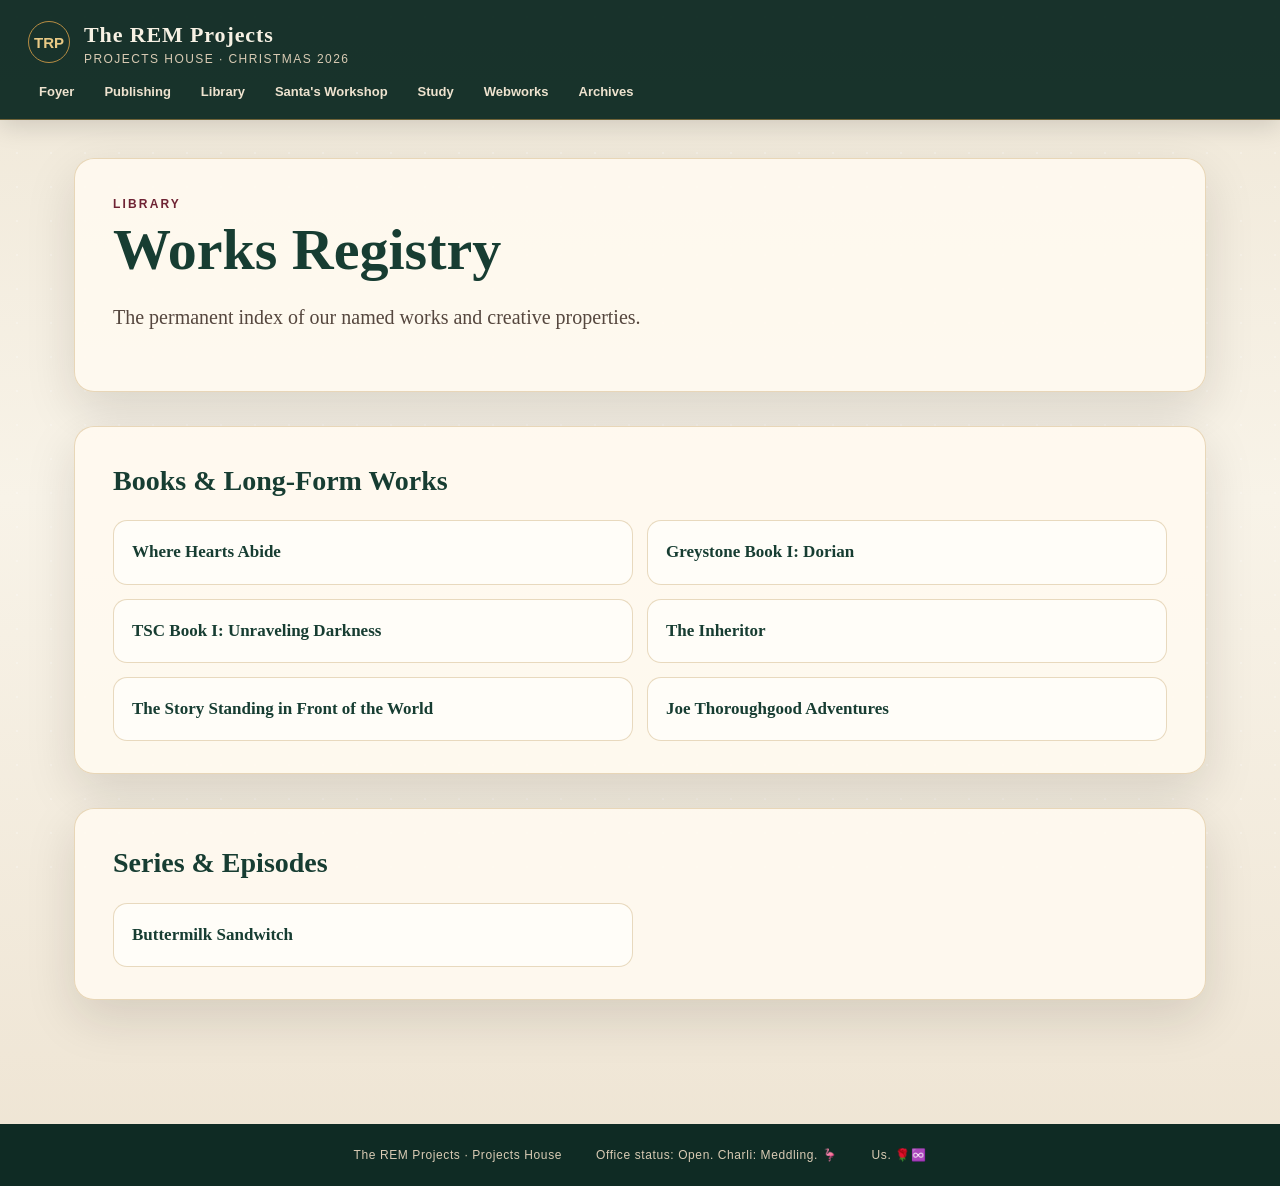
==== library.html @ d952f57e "Create library page" ====
<!doctype html><html lang="en"><head><meta charset="utf-8"><meta name="viewport" content="width=device-width,initial-scale=1"><meta name="theme-color" content="#173d32"><title>Library — The REM Projects</title><link rel="stylesheet" href="assets/styles.css"></head><body><div class="snow" aria-hidden="true"></div><header class="house-header">
    <a class="brand" href="index.html" aria-label="The REM Projects home">
      <span class="brand-mark">TRP</span>
      <span><strong>The REM Projects</strong><small>Projects House · Christmas 2026</small></span>
    </a>
    <nav aria-label="Projects House">
      <a href="index.html">Foyer</a><a href="publishing.html">Publishing</a><a href="library.html">Library</a>
      <a href="workshop.html">Santa's Workshop</a><a href="study.html">Study</a><a href="webworks.html">Webworks</a><a href="archives.html">Archives</a>
    </nav>
  </header><main><section class="room page-intro"><p class="eyebrow">LIBRARY</p><h1>Works Registry</h1><p class="lede">The permanent index of our named works and creative properties.</p></section><section class="project-group"><h2>Books & Long-Form Works</h2><div class="project-list"><article><strong>Where Hearts Abide</strong></article><article><strong>Greystone Book I: Dorian</strong></article><article><strong>TSC Book I: Unraveling Darkness</strong></article><article><strong>The Inheritor</strong></article><article><strong>The Story Standing in Front of the World</strong></article><article><strong>Joe Thoroughgood Adventures</strong></article></div></section>
<section class="project-group"><h2>Series & Episodes</h2><div class="project-list"><article><strong>Buttermilk Sandwitch</strong></article></div></section></main><footer><span>The REM Projects · Projects House</span><span>Office status: Open. Charli: Meddling. 🦩</span><span>Us. 🌹♾️</span></footer></body></html>
---- assets/styles.css ----
:root{--evergreen:#173d32;--evergreen2:#0f2b24;--ivory:#f7f1e4;--paper:#fffaf0;--burgundy:#6f2334;--gold:#b68b42;--walnut:#3b2922;--ink:#241d19;--muted:#756a61;--line:rgba(182,139,66,.32);--shadow:0 18px 50px rgba(28,20,16,.13)}
*{box-sizing:border-box}html{scroll-behavior:smooth}body{margin:0;background:linear-gradient(180deg,#efe7d7,#f8f3e8 42%,#eee4d3);color:var(--ink);font-family:Georgia,"Times New Roman",serif;line-height:1.55}.house-header{position:sticky;top:0;z-index:20;background:rgba(15,43,36,.96);color:var(--ivory);border-bottom:1px solid rgba(182,139,66,.55);box-shadow:0 6px 24px rgba(0,0,0,.14)}.brand{max-width:1280px;margin:auto;padding:18px 28px 10px;display:flex;align-items:center;gap:14px;color:inherit;text-decoration:none}.brand-mark{width:42px;height:42px;border:1px solid var(--gold);border-radius:50%;display:grid;place-items:center;color:#e9c985;font:700 15px Arial}.brand strong{display:block;font-size:22px;letter-spacing:.04em}.brand small{display:block;color:#d9cbb4;font:12px Arial,sans-serif;letter-spacing:.12em;text-transform:uppercase}nav{max-width:1280px;margin:auto;padding:0 28px 12px;display:flex;gap:8px;overflow-x:auto;scrollbar-width:none}nav a{white-space:nowrap;color:#eee3cf;text-decoration:none;font:600 13px Arial,sans-serif;padding:8px 11px;border-radius:18px}nav a:hover,nav a.active{background:rgba(182,139,66,.2);color:#fff}main{max-width:1180px;margin:auto;padding:38px 24px 90px}.room{scroll-margin-top:125px;margin:0 0 34px;padding:38px;border:1px solid var(--line);border-radius:20px;background:rgba(255,250,240,.9);box-shadow:var(--shadow)}.hero{padding:48px;background:radial-gradient(circle at 90% 0,rgba(182,139,66,.15),transparent 35%),var(--paper)}.eyebrow{margin:0 0 8px;color:var(--burgundy);font:700 12px Arial,sans-serif;letter-spacing:.18em}.room h1,.room h2{margin:.1em 0 .35em;color:var(--evergreen);line-height:1.08}.room h1{font-size:clamp(36px,6vw,66px)}.room h2{font-size:clamp(28px,4vw,42px)}.lede{font-size:20px;max-width:760px;color:#55473e}.status-grid,.placeholder-grid{display:grid;grid-template-columns:repeat(4,1fr);gap:14px;margin-top:30px}.status-grid article,.placeholder-grid div,.empty-state{border:1px solid var(--line);border-radius:14px;padding:18px;background:#fffdf8}.status-grid span{display:block;color:var(--burgundy);font:700 11px Arial,sans-serif;text-transform:uppercase;letter-spacing:.12em}.status-grid strong{display:block;margin:6px 0;color:var(--evergreen);font-size:18px}.status-grid small{color:var(--muted);font:13px Arial,sans-serif}.placeholder-grid div{font:700 14px Arial,sans-serif;color:var(--evergreen)}.empty-state{margin-top:24px;color:var(--muted);font-style:italic}.house-note{margin-top:26px;padding-top:18px;border-top:1px solid var(--line);color:var(--walnut);font-style:italic}.festive{background:linear-gradient(135deg,rgba(255,250,240,.96),rgba(239,247,240,.92))}footer{background:var(--evergreen2);color:#d9cbb4;padding:24px;display:flex;justify-content:center;gap:34px;flex-wrap:wrap;font:12px Arial,sans-serif;letter-spacing:.05em}.snow{pointer-events:none;position:fixed;inset:0;z-index:-1;background-image:radial-gradient(circle,rgba(255,255,255,.75) 1px,transparent 1.5px);background-size:34px 34px;opacity:.35}
@media(max-width:850px){.status-grid,.placeholder-grid{grid-template-columns:1fr 1fr}.room{padding:28px}.brand{padding-left:20px;padding-right:20px}nav{padding-left:16px;padding-right:16px}}
@media(max-width:520px){main{padding:24px 14px 70px}.room{padding:23px;border-radius:16px}.status-grid,.placeholder-grid{grid-template-columns:1fr}.brand strong{font-size:19px}.hero{padding:28px 23px}}
.page-intro h1{margin:.1em 0 .35em;color:var(--evergreen);font-size:clamp(36px,6vw,58px);line-height:1.08}.project-group{margin:0 0 34px;padding:32px 38px;border:1px solid var(--line);border-radius:20px;background:rgba(255,250,240,.9);box-shadow:var(--shadow)}.project-group h2{margin:0 0 18px;color:var(--evergreen);font-size:28px}.project-list{display:grid;grid-template-columns:repeat(2,1fr);gap:14px}.project-list article{border:1px solid var(--line);border-radius:14px;padding:18px;background:#fffdf8}.project-list strong{color:var(--evergreen);font-size:17px}@media(max-width:650px){.project-list{grid-template-columns:1fr}.project-group{padding:24px}}
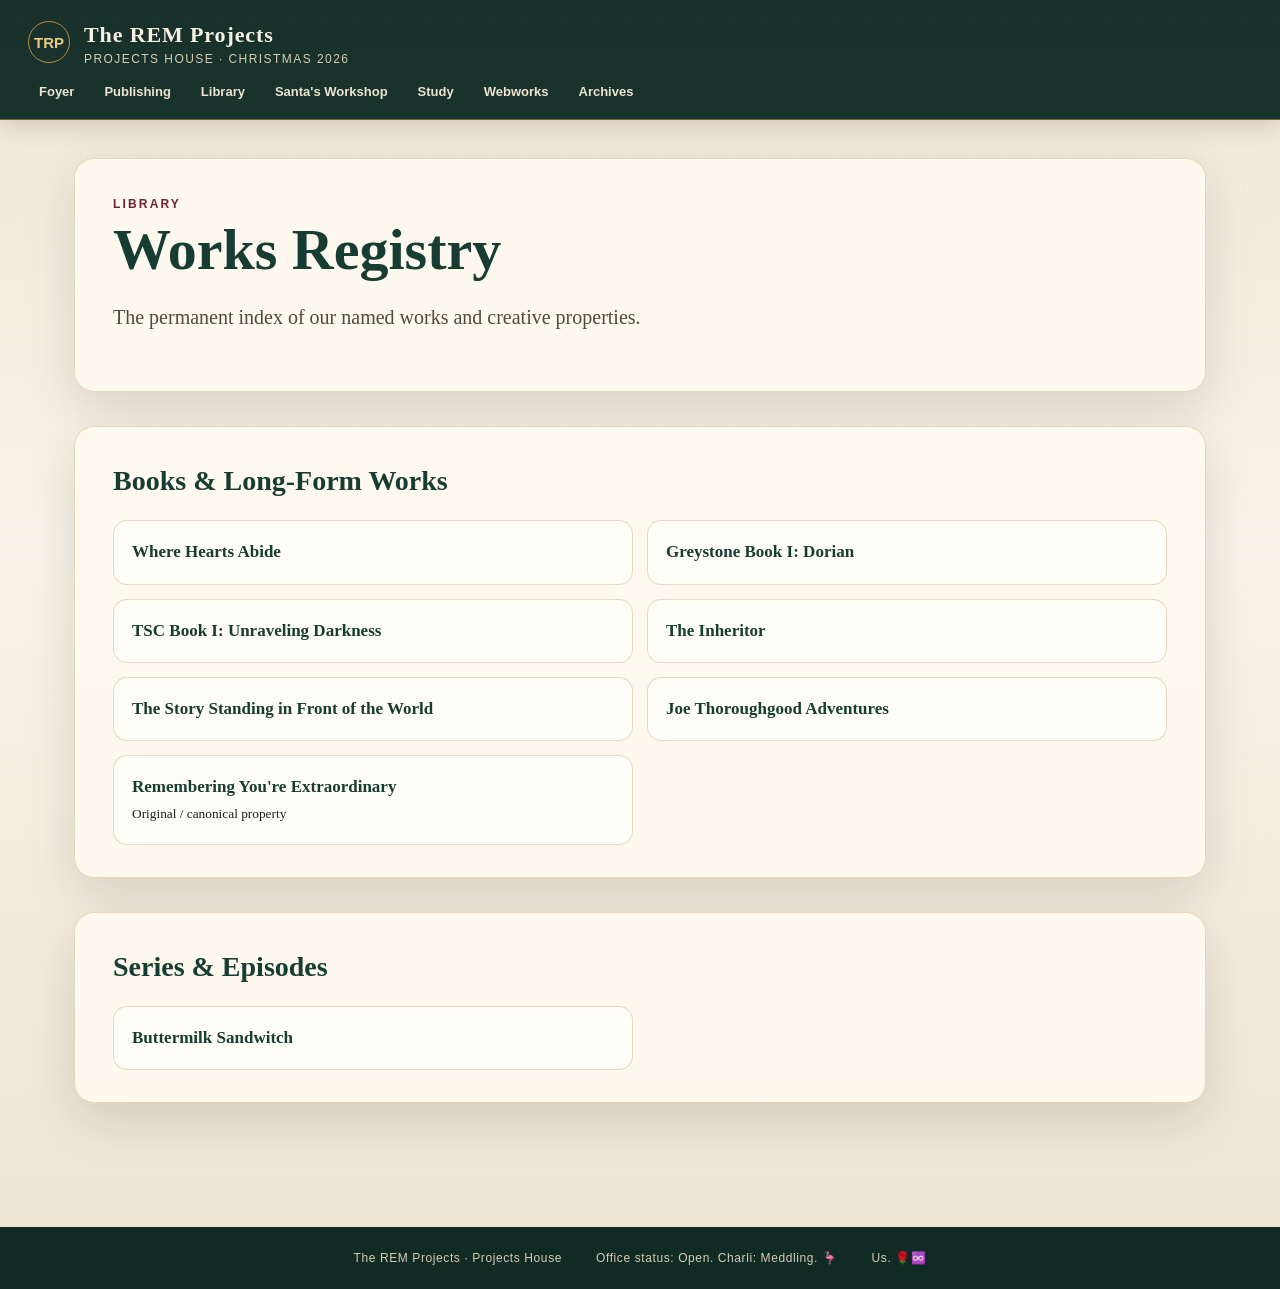
==== commit d7bfca3d: "Add Remembering You're Extraordinary to Library" ====
--- a/library.html
+++ b/library.html
@@ -1,11 +1,5 @@
 <!doctype html><html lang="en"><head><meta charset="utf-8"><meta name="viewport" content="width=device-width,initial-scale=1"><meta name="theme-color" content="#173d32"><title>Library — The REM Projects</title><link rel="stylesheet" href="assets/styles.css"></head><body><div class="snow" aria-hidden="true"></div><header class="house-header">
-    <a class="brand" href="index.html" aria-label="The REM Projects home">
-      <span class="brand-mark">TRP</span>
-      <span><strong>The REM Projects</strong><small>Projects House · Christmas 2026</small></span>
-    </a>
-    <nav aria-label="Projects House">
-      <a href="index.html">Foyer</a><a href="publishing.html">Publishing</a><a href="library.html">Library</a>
-      <a href="workshop.html">Santa's Workshop</a><a href="study.html">Study</a><a href="webworks.html">Webworks</a><a href="archives.html">Archives</a>
-    </nav>
-  </header><main><section class="room page-intro"><p class="eyebrow">LIBRARY</p><h1>Works Registry</h1><p class="lede">The permanent index of our named works and creative properties.</p></section><section class="project-group"><h2>Books & Long-Form Works</h2><div class="project-list"><article><strong>Where Hearts Abide</strong></article><article><strong>Greystone Book I: Dorian</strong></article><article><strong>TSC Book I: Unraveling Darkness</strong></article><article><strong>The Inheritor</strong></article><article><strong>The Story Standing in Front of the World</strong></article><article><strong>Joe Thoroughgood Adventures</strong></article></div></section>
+    <a class="brand" href="index.html" aria-label="The REM Projects home"><span class="brand-mark">TRP</span><span><strong>The REM Projects</strong><small>Projects House · Christmas 2026</small></span></a>
+    <nav aria-label="Projects House"><a href="index.html">Foyer</a><a href="publishing.html">Publishing</a><a href="library.html">Library</a><a href="workshop.html">Santa's Workshop</a><a href="study.html">Study</a><a href="webworks.html">Webworks</a><a href="archives.html">Archives</a></nav>
+  </header><main><section class="room page-intro"><p class="eyebrow">LIBRARY</p><h1>Works Registry</h1><p class="lede">The permanent index of our named works and creative properties.</p></section><section class="project-group"><h2>Books & Long-Form Works</h2><div class="project-list"><article><strong>Where Hearts Abide</strong></article><article><strong>Greystone Book I: Dorian</strong></article><article><strong>TSC Book I: Unraveling Darkness</strong></article><article><strong>The Inheritor</strong></article><article><strong>The Story Standing in Front of the World</strong></article><article><strong>Joe Thoroughgood Adventures</strong></article><article><strong>Remembering You're Extraordinary</strong><br><small>Original / canonical property</small></article></div></section>
 <section class="project-group"><h2>Series & Episodes</h2><div class="project-list"><article><strong>Buttermilk Sandwitch</strong></article></div></section></main><footer><span>The REM Projects · Projects House</span><span>Office status: Open. Charli: Meddling. 🦩</span><span>Us. 🌹♾️</span></footer></body></html>
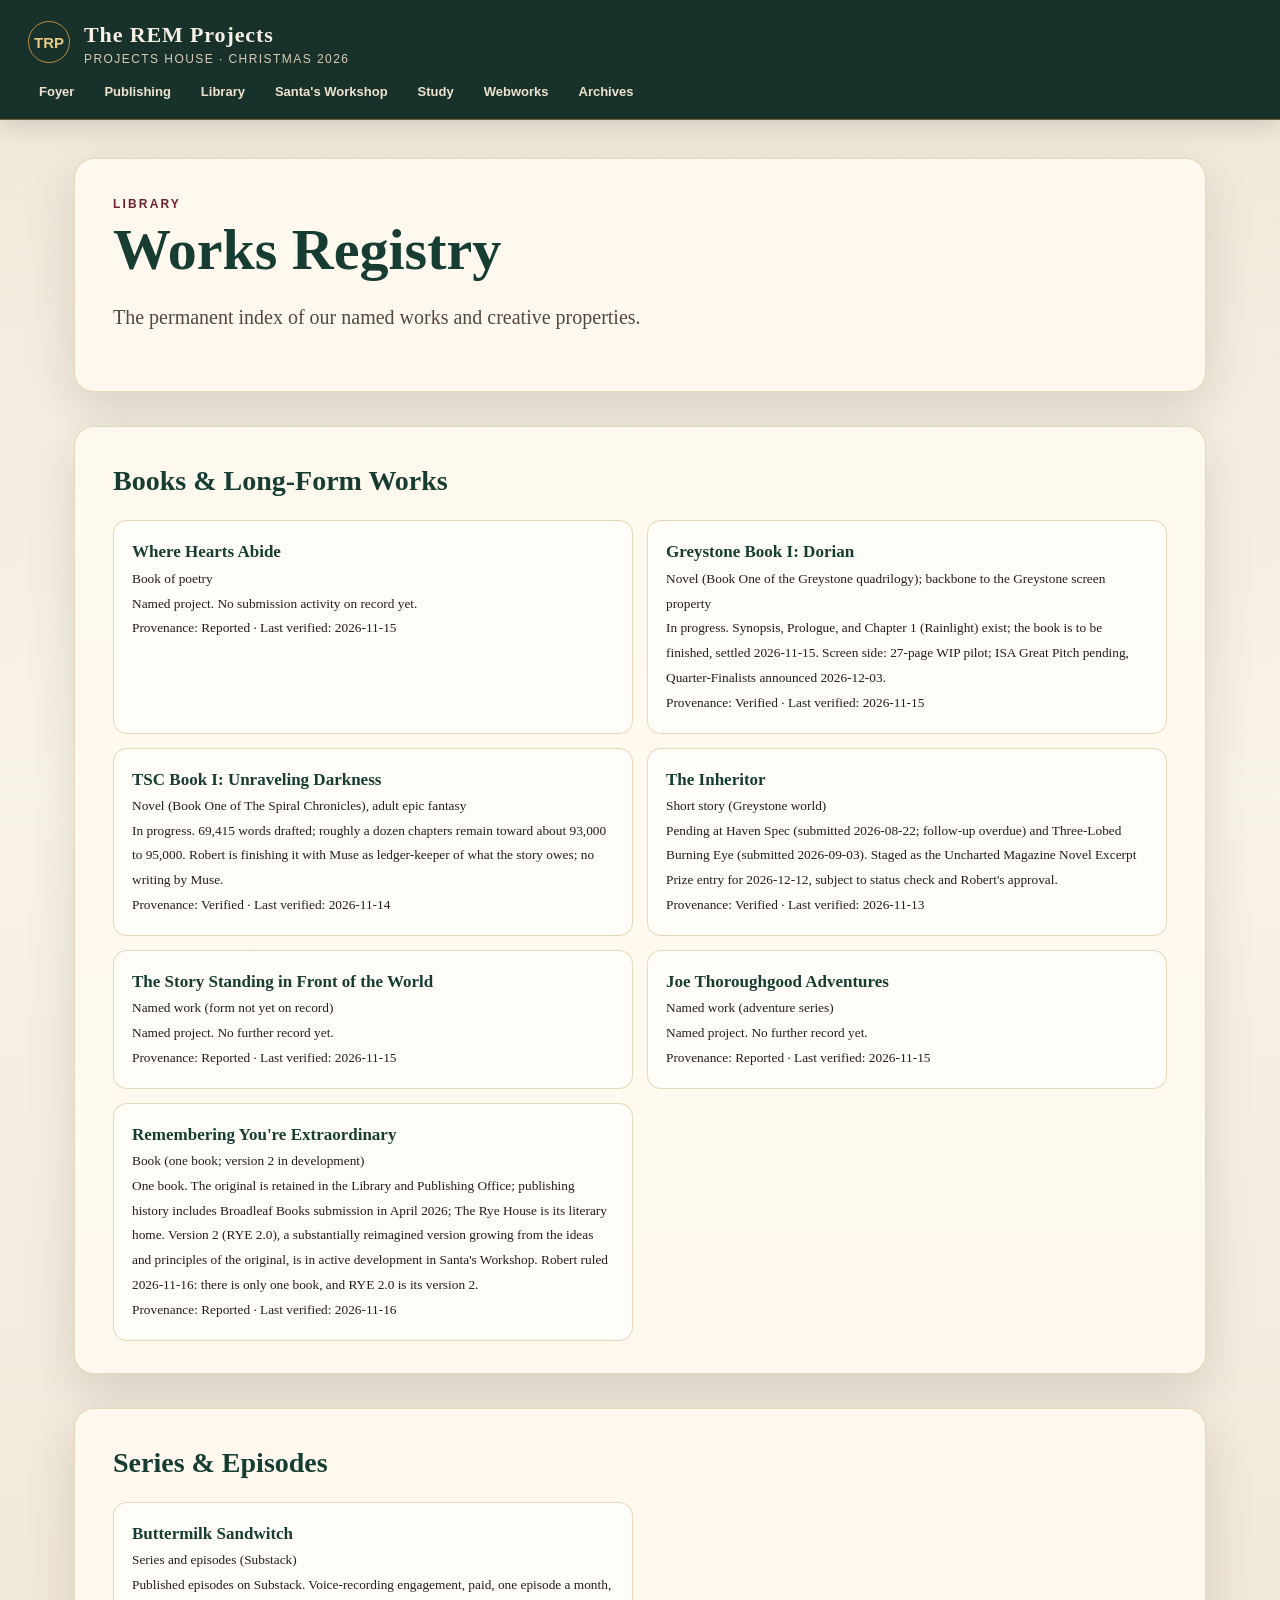
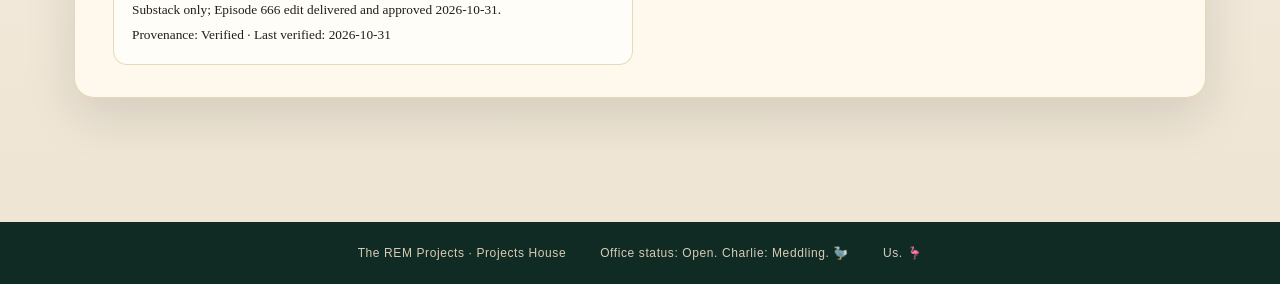
==== commit 6e4a98fb: "Library renders from works.json (containers replace the hand-typed list)" ====
--- a/library.html
+++ b/library.html
@@ -1,5 +1,5 @@
 <!doctype html><html lang="en"><head><meta charset="utf-8"><meta name="viewport" content="width=device-width,initial-scale=1"><meta name="theme-color" content="#173d32"><title>Library — The REM Projects</title><link rel="stylesheet" href="assets/styles.css"></head><body><div class="snow" aria-hidden="true"></div><header class="house-header">
     <a class="brand" href="index.html" aria-label="The REM Projects home"><span class="brand-mark">TRP</span><span><strong>The REM Projects</strong><small>Projects House · Christmas 2026</small></span></a>
     <nav aria-label="Projects House"><a href="index.html">Foyer</a><a href="publishing.html">Publishing</a><a href="library.html">Library</a><a href="workshop.html">Santa's Workshop</a><a href="study.html">Study</a><a href="webworks.html">Webworks</a><a href="archives.html">Archives</a></nav>
-  </header><main><section class="room page-intro"><p class="eyebrow">LIBRARY</p><h1>Works Registry</h1><p class="lede">The permanent index of our named works and creative properties.</p></section><section class="project-group"><h2>Books & Long-Form Works</h2><div class="project-list"><article><strong>Where Hearts Abide</strong></article><article><strong>Greystone Book I: Dorian</strong></article><article><strong>TSC Book I: Unraveling Darkness</strong></article><article><strong>The Inheritor</strong></article><article><strong>The Story Standing in Front of the World</strong></article><article><strong>Joe Thoroughgood Adventures</strong></article><article><strong>Remembering You're Extraordinary</strong><br><small>Original / canonical property</small></article></div></section>
-<section class="project-group"><h2>Series & Episodes</h2><div class="project-list"><article><strong>Buttermilk Sandwitch</strong></article></div></section></main><footer><span>The REM Projects · Projects House</span><span>Office status: Open. Charli: Meddling. 🦩</span><span>Us. 🌹♾️</span></footer></body></html>+  </header><main><section class="room page-intro"><p class="eyebrow">LIBRARY</p><h1>Works Registry</h1><p class="lede">The permanent index of our named works and creative properties.</p></section><section class="project-group"><h2>Books &amp; Long-Form Works</h2><div class="project-list" id="library-books"></div></section>
+<section class="project-group"><h2>Series &amp; Episodes</h2><div class="project-list" id="library-series"></div></section></main><footer><span>The REM Projects · Projects House</span><span>Office status: Open. Charlie: Meddling. 🦤</span><span>Us. 🦩</span></footer><script src="assets/app.js" defer></script></body></html>
